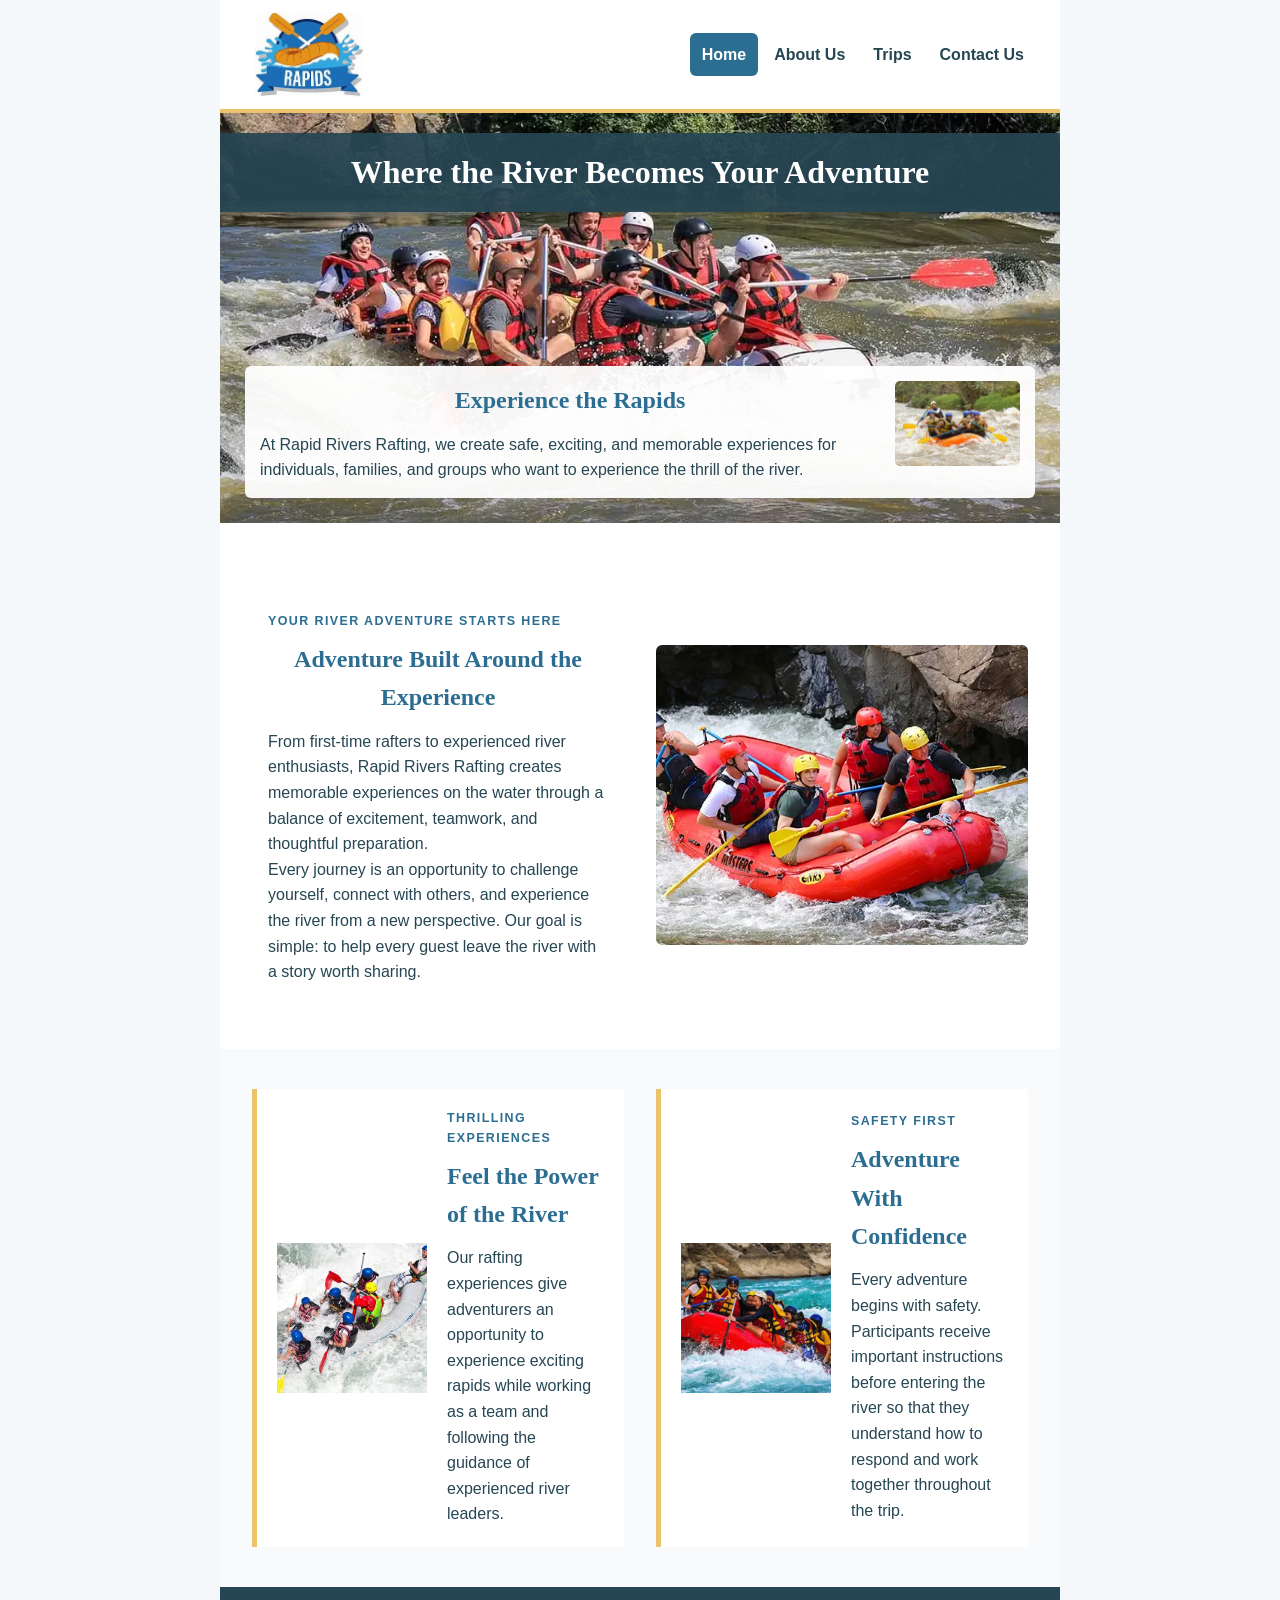
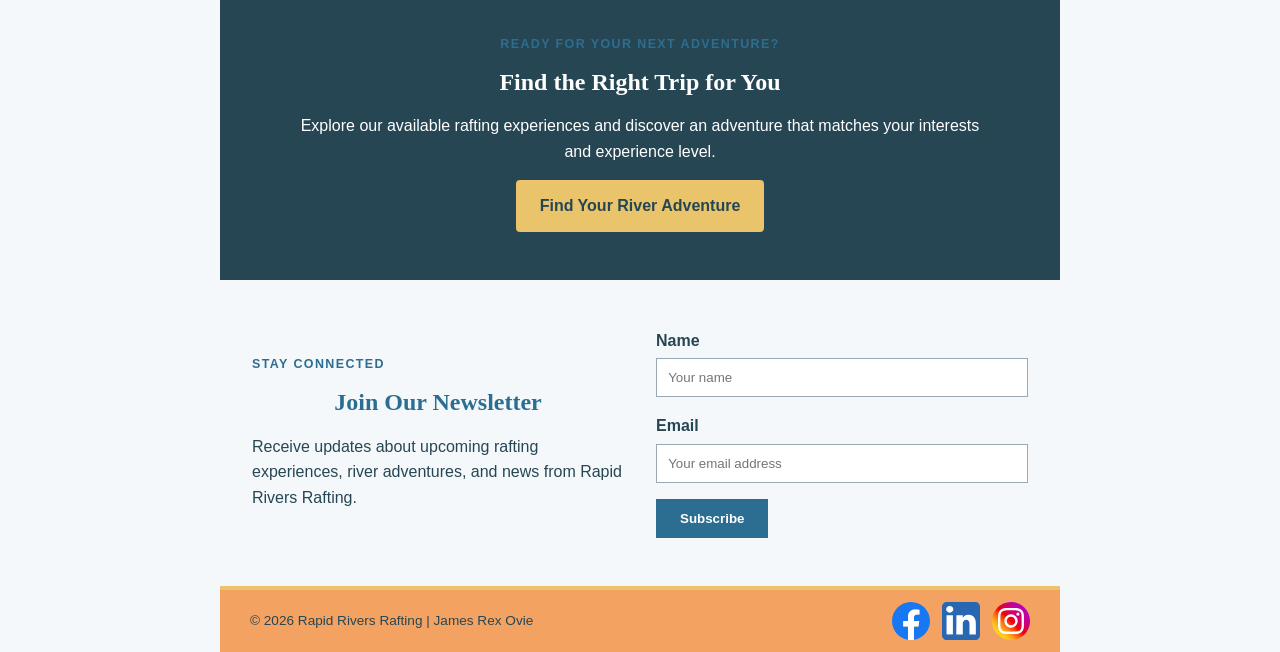
==== wwr/index.html @ 7c41902c "Complete W06 home and trips pages" ====
<!DOCTYPE html>
<html lang="en-US">

<head>
    <meta charset="UTF-8">
    <meta name="viewport" content="width=device-width, initial-scale=1.0">

    <meta name="description"
      content="Discover exciting white water rafting adventures with Rapid Rivers Rafting. Explore our river experiences, learn about our purpose, and plan your next adventure.">

    <meta name="author" content="James Rex Ovie">

    <title>Home | Rapid Rivers Rafting</title>

    <link rel="stylesheet" href="styles/rafting.css">
</head>

<body>

    <!-- =========================
         HEADER
         ========================= -->
    <header>

        <a class="logo-link" href="index.html">
            <img src="images/logo.jpeg" alt="Rapid Rivers Rafting Logo">
        </a>

        <nav aria-label="Primary navigation">
            <ul class="navigation">
                <li>
                    <a href="index.html" aria-current="page">Home</a>
                </li>
                <li>
                    <a href="about.html">About Us</a>
                </li>
                <li>
                    <a href="trips.html">Trips</a>
                </li>
                <li>
                    <a href="contact.html">Contact Us</a>
                </li>
            </ul>
        </nav>

    </header>


    <!-- =========================
         MAIN CONTENT
         ========================= -->
    <main>

        <!-- =========================
             HERO SECTION
             ========================= -->
        <section class="hero home-hero">

            <img src="images/rafting.webp" alt="People enjoying a white water rafting adventure">

            <h1>Where the River Becomes Your Adventure</h1>

            <article>

                <img src="images/happy_client.webp" alt="Happy rafting client">

                <h2>Experience the Rapids</h2>

                <p>
                    At Rapid Rivers Rafting, we create safe, exciting, and memorable
                    experiences for individuals, families, and groups who want to
                    experience the thrill of the river.
                </p>

            </article>

        </section>


        <!-- =========================
             INTRODUCTION
             ========================= -->
        <section class="home-introduction">

            <div class="home-introduction-text">

                <p class="section-label">
                    YOUR RIVER ADVENTURE STARTS HERE
                </p>

                <h2>Adventure Built Around the Experience</h2>

                <p>
                    From first-time rafters to experienced river enthusiasts,
                    Rapid Rivers Rafting creates memorable experiences on the
                    water through a balance of excitement, teamwork, and
                    thoughtful preparation.
                </p>

                <p>
                    Every journey is an opportunity to challenge yourself,
                    connect with others, and experience the river from a new
                    perspective. Our goal is simple: to help every guest leave
                    the river with a story worth sharing.
                </p>

            </div>

            <div class="home-introduction-image">

                <img src="images/river_expedition.webp" alt="Rafters enjoying a river expedition">

            </div>

        </section>


        <!-- =========================
             OFFERINGS / PURPOSE
             ========================= -->
        <section class="home-offerings">

            <div class="home-offering-card">

                <img src="images/white_water_rapids.webp"
                  alt="Rafters experiencing exciting white water rapids">

                <div>

                    <p class="section-label">
                        THRILLING EXPERIENCES
                    </p>

                    <h2>Feel the Power of the River</h2>

                    <p>
                        Our rafting experiences give adventurers an opportunity
                        to experience exciting rapids while working as a team
                        and following the guidance of experienced river leaders.
                    </p>

                </div>

            </div>


            <div class="home-offering-card">

                <img src="images/big_mallard.webp" alt="Rafters enjoying Big Mallard rapids">

                <div>

                    <p class="section-label">
                        SAFETY FIRST
                    </p>

                    <h2>Adventure With Confidence</h2>

                    <p>
                        Every adventure begins with safety. Participants
                        receive important instructions before entering the
                        river so that they understand how to respond and work
                        together throughout the trip.
                    </p>

                </div>

            </div>

        </section>


        <!-- =========================
             CALL TO ACTION
             ========================= -->
        <section class="home-cta">

            <p class="section-label">
                READY FOR YOUR NEXT ADVENTURE?
            </p>

            <h2>Find the Right Trip for You</h2>

            <p>
                Explore our available rafting experiences and discover an
                adventure that matches your interests and experience level.
            </p>

            <a class="cta-button" href="trips.html">
                Find Your River Adventure
            </a>

        </section>


        <!-- =========================
             NEWSLETTER
             ========================= -->
        <section class="newsletter">

            <div class="newsletter-content">

                <p class="section-label">
                    STAY CONNECTED
                </p>

                <h2>Join Our Newsletter</h2>

                <p>
                    Receive updates about upcoming rafting experiences, river
                    adventures, and news from Rapid Rivers Rafting.
                </p>

            </div>


            <form class="newsletter-form" action="#" method="post">

                <div>

                    <label for="newsletter-name">
                        Name
                    </label>

                    <input type="text" id="newsletter-name" name="newsletter-name"
                      placeholder="Your name" required>

                </div>


                <div>

                    <label for="newsletter-email">
                        Email
                    </label>

                    <input type="email" id="newsletter-email" name="newsletter-email"
                      placeholder="Your email address" required>

                </div>


                <button type="submit">
                    Subscribe
                </button>

            </form>

        </section>

    </main>


    <!-- =========================
         FOOTER
         ========================= -->
    <footer>

        <p>
            © 2026 Rapid Rivers Rafting | James Rex Ovie
        </p>

        <nav class="socialmedia" aria-label="Social media links">

            <a href="https://facebook.com" aria-label="Rapid Rivers Rafting on Facebook">
                <img src="images/facebook.svg" alt="Facebook">
            </a>

            <a href="https://linkedin.com" aria-label="Rapid Rivers Rafting on LinkedIn">
                <img src="images/linkedin.svg" alt="LinkedIn">
            </a>

            <a href="https://instagram.com" aria-label="Rapid Rivers Rafting on Instagram">
                <img src="images/instagram.svg" alt="Instagram">
            </a>

        </nav>

    </footer>

</body>

</html>
---- wwr/styles/rafting.css ----
/* =========================================================
   WDD130 - Rafting Site
   Shared Stylesheet
   Student: James Rex Ovie
   File: wwr/styles/rafting.css
   ========================================================= */
:root {
    --primary-color: #2c6e91;
    --secondary-color: #f4a261;
    --accent1-color: #264653;
    --accent2-color: #e9c46a;
    --light-bg: #f5f8fa;
    --section-bg: #f8fafb;
    --hero-overlay: #264653eb;
    --hero-article-bg: #fffffff0;
    --white: #ffffff;

    --heading-font: Georgia, "Times New Roman", serif;
    --body-font: Arial, Helvetica, sans-serif;
}

* {
    margin: 0;
    padding: 0;
    box-sizing: border-box;
}

body {
    font-family: var(--body-font);
    color: var(--accent1-color);
    background-color: var(--light-bg);
    line-height: 1.6;
}

header,
main,
footer {
    width: 840px;
    max-width: 100%;
    margin: 0 auto;
}

/* =========================================================
   HEADER - CSS GRID
   The logo and navigation share one horizontal row.
   ========================================================= */

header {
    display: grid;
    grid-template-columns: 130px 1fr;
    align-items: center;
    gap: 20px;
    padding: 12px 24px;
    background-color: var(--white);
    border-bottom: 4px solid var(--accent2-color);
}

.logo-link {
    display: block;
}

header img {
    display: block;
    width: 120px;
    height: 85px;
    margin: 0 auto;
    object-fit: contain;
}

/* =========================================================
   NAVIGATION - CSS FLEXBOX
   Consistent navigation across all pages.
   ========================================================= */

header nav {
    margin: 0;
    padding: 0;
}

.navigation {
    display: flex;
    justify-content: flex-end;
    align-items: center;
    gap: 4px;
    list-style: none;
    margin: 0;
    padding: 0;
}

.navigation li {
    flex: 0 0 auto;
}

.navigation a {
    display: block;
    padding: 9px 12px;
    color: var(--accent1-color);
    text-align: center;
    text-decoration: none;
    font-weight: bold;
    border: none;
    border-radius: 6px;
    background-color: transparent;
    transition:
        background-color 0.3s ease,
        color 0.3s ease;
}

.navigation a:hover,
.navigation a:focus {
    color: var(--white);
    background-color: var(--primary-color);
}

.navigation a[aria-current="page"] {
    color: var(--white);
    background-color: var(--primary-color);
}

/* =========================================================
   MAIN AND HEADINGS
   ========================================================= */

main {
    background-color: var(--white);
}

h1,
h2 {
    font-family: var(--heading-font);
    color: var(--primary-color);
}

h2 {
    margin-bottom: 12px;
    text-align: center;
    font-size: 1.5rem;
}

/* =========================================================
   CONTACT PAGE
   Company information, map, and contact form.
   ========================================================= */

.contact-intro {
    display: grid;
    grid-template-columns: 1fr 1fr;
    gap: 30px;
    padding: 25px 30px;
    background-color: var(--white);
}

.company-info {
    text-align: center;
}

.company-info h1 {
    margin-bottom: 10px;
    font-size: 1.8rem;
}

.company-info p {
    margin-bottom: 10px;
    font-size: 0.9rem;
}

.company-info a {
    color: var(--primary-color);
    font-weight: bold;
    text-decoration: none;
}

.company-info a:hover,
.company-info a:focus {
    text-decoration: underline;
}

.contact-map {
    display: block;
    width: 100%;
    height: 200px;
    margin-top: 15px;
    border: 1px solid var(--accent1-color);
}

/* CONTACT FORM */

.contact-form {
    padding: 20px;
    background-color: var(--section-bg);
    border-left: 5px solid var(--accent2-color);
    border-radius: 5px;
}

.form-group {
    margin-bottom: 15px;
}

.contact-form label,
.contact-form legend {
    font-weight: bold;
    color: var(--accent1-color);
}

.form-group label {
    display: block;
    margin-bottom: 5px;
}

.contact-form input[type="text"],
.contact-form input[type="email"],
.contact-form textarea {
    width: 100%;
    padding: 10px;
    border: 1px solid var(--accent1-color);
    border-radius: 5px;
    background-color: var(--white);
    font-family: var(--body-font);
    font-size: 0.9rem;
}

.contact-form input[type="text"]:focus,
.contact-form input[type="email"]:focus,
.contact-form textarea:focus {
    outline: 2px solid var(--primary-color);
    outline-offset: 1px;
}

.contact-form textarea {
    min-height: 100px;
    resize: vertical;
}

.contact-form fieldset {
    margin-bottom: 15px;
    padding: 12px;
    border: 1px solid var(--accent1-color);
    border-radius: 5px;
}

.contact-form legend {
    padding: 0 5px;
}

.radio-option {
    display: block;
    margin: 8px 0;
    font-weight: normal;
}

.radio-option input {
    width: 18px;
    height: 18px;
    margin-right: 8px;
    vertical-align: middle;
}

.checkbox-option {
    display: flex;
    align-items: center;
    gap: 8px;
    margin-bottom: 15px;
    font-size: 0.85rem;
    font-weight: normal;
}

.checkbox-option input {
    width: 18px;
    height: 18px;
    flex-shrink: 0;
}

.contact-form button {
    display: block;
    width: 100%;
    padding: 10px 15px;
    border: none;
    border-radius: 6px;
    background-color: var(--primary-color);
    color: var(--white);
    font-family: var(--body-font);
    font-size: 1rem;
    font-weight: bold;
    cursor: pointer;
}

.contact-form button:hover,
.contact-form button:focus {
    background-color: var(--accent1-color);
}

/* =========================================================
   EMPLOYEE PROFILES
   ========================================================= */

.employees {
    margin: 0 30px 25px;
    padding: 20px;
    border-left: 5px solid var(--accent2-color);
    background-color: var(--section-bg);
}

.employees h2 {
    margin-bottom: 18px;
}

.employee-grid {
    display: grid;
    grid-template-columns: repeat(3, 1fr);
    gap: 25px;
    align-items: start;
}

.employee-grid figure {
    margin: 0;
    text-align: center;
}

.employee-grid img {
    display: block;
    width: 110px;
    height: 110px;
    margin: 0 auto 8px;
    object-fit: cover;
    border-radius: 50%;
    border: 3px solid var(--accent2-color);
}

.employee-grid figcaption {
    color: var(--accent1-color);
    font-size: 0.85rem;
    line-height: 1.4;
}

/* =========================================================
   HERO
   Retains the visual style from the previous work.
   ========================================================= */

.hero {
    position: relative;
    margin-bottom: 25px;
}

.hero > img {
    display: block;
    width: 100%;
    height: 375px;
    object-fit: cover;
}

.hero h1 {
    position: absolute;
    top: 20px;
    left: 0;
    width: 100%;
    padding: 14px;
    text-align: center;
    background-color: var(--hero-overlay);
    color: var(--white);
    font-size: 2rem;
}

.hero article {
    position: absolute;
    left: 25px;
    right: 25px;
    bottom: 25px;
    min-height: 120px;
    margin: 0;
    padding: 15px;
    background-color: var(--hero-article-bg);
    border-radius: 6px;
}

.hero article img {
    float: right;
    width: 125px;
    height: 85px;
    margin: 0 0 10px 15px;
    object-fit: cover;
    border-radius: 5px;
}

.hero article p {
    margin: 0;
    padding: 0;
    font-size: 1rem;
}

/* =========================================================
   HISTORY
   Three-column layout required by the updated wireframe.
   ========================================================= */

.history {
    margin: 0 30px 25px;
    padding: 20px 20px 25px;
    border-left: 5px solid var(--accent2-color);
    background-color: var(--section-bg);
}

.history h2 {
    margin-bottom: 18px;
}

.history-content {
    display: grid;
    grid-template-columns: 1fr 180px 1fr;
    align-items: center;
    gap: 20px;
}

.history-content p {
    margin: 0;
    font-size: 0.9rem;
}

.history-content img {
    display: block;
    width: 180px;
    height: 115px;
    object-fit: cover;
}

/* =========================================================
   ADVENTURES
   Five figures span the section horizontally.
   ========================================================= */

.adventures {
    margin: 0 30px 25px;
    padding: 18px 10px 20px;
    border-left: 5px solid var(--accent2-color);
    background-color: var(--section-bg);
}

.adventure-grid {
    display: grid;
    grid-template-columns: repeat(5, 1fr);
    gap: 12px;
}

.adventure-grid figure {
    min-width: 0;
    margin: 0;
    text-align: center;
}

.adventure-grid img {
    display: block;
    width: 100%;
    height: 90px;
    object-fit: cover;
}

.adventure-grid figcaption {
    padding-top: 5px;
    font-size: 0.72rem;
    line-height: 1.2;
}

/* =========================================================
   FOOTER
   Keeps the previous orange footer style while placing the
   three social images horizontally on the right.
   ========================================================= */

footer {
    display: flex;
    align-items: center;
    justify-content: space-between;
    gap: 20px;
    padding: 12px 30px;
    background-color: var(--secondary-color);
    color: var(--white);
    border-top: 4px solid var(--accent2-color);
}

footer p {
    margin: 0;
    color: var(--accent1-color);
    font-size: 0.85rem;
}

.socialmedia {
    display: flex;
    align-items: center;
    justify-content: flex-end;
    gap: 12px;
    margin: 0;
    padding: 0;
}

.socialmedia a {
    display: block;
    text-decoration: none;
}

footer .socialmedia img {
    display: block;
    width: 38px;
    height: 38px;
    object-fit: contain;
    transition: transform 0.3s ease;
}

.socialmedia img:hover,
.socialmedia img:focus {
    transform: scale(1.08);
}

/* =========================================================
   HOME PAGE
   ========================================================= */

.home-hero > img {
    height: 410px;
}

.home-introduction {
    display: grid;
    grid-template-columns: 1fr 1fr;
    gap: 2rem;
    align-items: center;
    padding: 3rem 2rem;
}

.home-introduction-text {
    max-width: 500px;
    padding: 1rem;
}

.home-introduction-image img {
    width: 100%;
    height: 300px;
    object-fit: cover;
    border-radius: 6px;
}

.section-label {
    margin-bottom: 0.5rem;
    color: var(--primary-color);
    font-size: 0.78rem;
    font-weight: bold;
    letter-spacing: 1.4px;
    text-transform: uppercase;
}

.home-offerings {
    display: grid;
    grid-template-columns: 1fr 1fr;
    gap: 2rem;
    padding: 2.5rem 2rem;
    background-color: var(--section-bg);
}

.home-offering-card {
    display: grid;
    grid-template-columns: 150px 1fr;
    gap: 1.25rem;
    align-items: center;
    padding: 1.25rem;
    background-color: var(--white);
    border-left: 5px solid var(--accent2-color);
}

.home-offering-card img {
    width: 150px;
    height: 150px;
    object-fit: cover;
}

.home-offering-card h2 {
    text-align: left;
}

.home-cta,
.trips-cta {
    padding: 3rem 2rem;
    text-align: center;
    background-color: var(--accent1-color);
    color: var(--white);
}

.home-cta h2,
.trips-cta h2 {
    color: var(--white);
}

.home-cta p,
.trips-cta p {
    max-width: 700px;
    margin-left: auto;
    margin-right: auto;
}

.cta-button {
    display: inline-block;
    margin-top: 1rem;
    padding: 0.8rem 1.5rem;
    background-color: var(--accent2-color);
    color: var(--accent1-color);
    font-weight: bold;
    text-decoration: none;
    border-radius: 4px;
    transition: background-color 0.3s ease;
}

.cta-button:hover,
.cta-button:focus {
    background-color: var(--secondary-color);
}

.newsletter {
    display: grid;
    grid-template-columns: 1fr 1fr;
    gap: 2rem;
    align-items: center;
    padding: 3rem 2rem;
    background-color: var(--light-bg);
}

.newsletter-content {
    max-width: 500px;
}

.newsletter-form {
    display: grid;
    gap: 1rem;
}

.newsletter-form label {
    display: block;
    margin-bottom: 0.3rem;
    font-weight: bold;
}

.newsletter-form input {
    width: 100%;
    padding: 0.7rem;
    border: 1px solid #9aaab5;
    box-sizing: border-box;
    font-family: var(--body-font);
}

.newsletter-form button {
    width: fit-content;
    padding: 0.75rem 1.5rem;
    border: none;
    background-color: var(--primary-color);
    color: var(--white);
    font-family: var(--body-font);
    font-weight: bold;
    cursor: pointer;
}

.newsletter-form button:hover,
.newsletter-form button:focus {
    background-color: var(--accent1-color);
}

/* =========================================================
   TRIPS PAGE
   ========================================================= */

.trips-hero > img {
    height: 390px;
}

.trips-introduction {
    max-width: 760px;
    margin: 0 auto;
    padding: 3rem 2rem;
    text-align: center;
}

.trip-grid {
    display: grid;
    grid-template-columns: repeat(2, 1fr);
    gap: 24px;
    padding: 30px;
    background-color: var(--section-bg);
}

.trip-card {
    display: grid;
    grid-template-rows: 220px 1fr;
    background-color: var(--white);
    border-top: 5px solid var(--accent2-color);
    box-shadow: 0 2px 8px rgba(0, 0, 0, 0.08);
    overflow: hidden;
}

.trip-card:last-child {
    grid-column: 1 / -1;
}

.trip-card img {
    width: 100%;
    height: 220px;
    object-fit: cover;
}

.trip-card-content {
    display: flex;
    flex-direction: column;
    padding: 1.5rem;
}

.trip-card-content h2 {
    margin-top: 0.25rem;
}

.trip-card-content p {
    margin-bottom: 1rem;
}

.trip-card-content ul {
    margin-top: auto;
    padding-left: 1.2rem;
}

.trip-table-section {
    padding: 3rem 2rem;
    background-color: var(--white);
}

.trip-table-section > h2,
.trip-table-section > .section-label {
    text-align: center;
}

.trip-table-wrapper {
    width: 100%;
    overflow-x: auto;
    margin-top: 1.5rem;
}

.trip-table-wrapper table {
    width: 100%;
    border-collapse: collapse;
    min-width: 650px;
}

.trip-table-wrapper caption {
    margin-bottom: 1rem;
    font-weight: bold;
    color: var(--accent1-color);
}

.trip-table-wrapper th,
.trip-table-wrapper td {
    padding: 0.75rem;
    border: 1px solid #b8c4cb;
    text-align: left;
}

.trip-table-wrapper thead th {
    background-color: var(--accent1-color);
    color: var(--white);
}

.trip-table-wrapper tbody tr:nth-child(even) {
    background-color: var(--section-bg);
}

.trips-cta {
    background-color: var(--accent1-color);
}

/* =========================================================
   RESPONSIVE DESIGN
   ========================================================= */

@media screen and (max-width: 840px) {

    header,
    main,
    footer {
        width: 100%;
    }

    header {
        padding: 12px 20px;
    }
}

@media screen and (max-width: 700px) {

    header {
        grid-template-columns: 1fr;
        justify-items: center;
        gap: 10px;
    }

    .navigation {
        justify-content: center;
        flex-wrap: wrap;
        gap: 4px;
    }

    .navigation a {
        padding: 8px 10px;
    }

    .home-introduction {
        grid-template-columns: 1fr;
        padding: 2rem 1.5rem;
    }

    .home-introduction-text {
        max-width: none;
    }

    .home-introduction-image img {
        height: 280px;
    }

    .home-offerings {
        grid-template-columns: 1fr;
        padding: 2rem 1.5rem;
    }

    .newsletter {
        grid-template-columns: 1fr;
        padding: 2rem 1.5rem;
    }

    .trip-grid {
        grid-template-columns: 1fr;
        padding: 20px;
    }

    .trip-card:last-child {
        grid-column: auto;
    }

    .contact-intro {
        grid-template-columns: 1fr;
        padding: 20px;
    }

    .history-content {
        grid-template-columns: 1fr;
        text-align: center;
    }

    .history-content img {
        width: 180px;
        margin: 0 auto;
    }

    .adventure-grid {
        grid-template-columns: repeat(3, 1fr);
    }

    .employee-grid {
        grid-template-columns: repeat(3, 1fr);
        gap: 15px;
    }

    footer {
        flex-direction: column;
        text-align: center;
    }

    .socialmedia {
        justify-content: center;
    }
}

@media screen and (max-width: 500px) {

    header {
        padding: 12px 10px;
    }

    header img {
        width: 100px;
        height: 70px;
    }

    .navigation {
        width: 100%;
        justify-content: center;
    }

    .navigation li {
        flex: 0 1 auto;
    }

    .navigation a {
        width: auto;
        padding: 8px 10px;
        font-size: 0.9rem;
    }

    .hero > img {
        height: 350px;
    }

    .hero h1 {
        top: 10px;
        padding: 10px;
        font-size: 1.5rem;
    }

    .hero article {
        position: relative;
        left: auto;
        right: auto;
        bottom: auto;
        margin: 0;
        border-radius: 0;
    }

    .home-introduction {
        padding: 2rem 1rem;
    }

    .home-offerings {
        padding: 1.5rem 1rem;
    }

    .home-offering-card {
        grid-template-columns: 1fr;
    }

    .home-offering-card img {
        width: 100%;
        height: 220px;
    }

    .home-offering-card h2 {
        text-align: center;
    }

    .newsletter {
        padding: 2rem 1rem;
    }

    .trip-grid {
        padding: 15px;
    }

    .trip-card {
        grid-template-rows: 200px 1fr;
    }

    .trip-card img {
        height: 200px;
    }

    .trip-table-section {
        padding: 2rem 1rem;
    }

    .history,
    .adventures {
        margin-left: 10px;
        margin-right: 10px;
    }

    .adventure-grid {
        grid-template-columns: repeat(2, 1fr);
    }

    .contact-intro {
        padding: 15px 10px;
    }

    .contact-form {
        padding: 15px;
    }

    .employee-grid {
        grid-template-columns: 1fr;
        gap: 20px;
    }

    .employee-grid img {
        width: 100px;
        height: 100px;
    }

    footer {
        padding: 12px 10px;
    }

    footer .socialmedia img {
        width: 36px;
        height: 36px;
    }
}
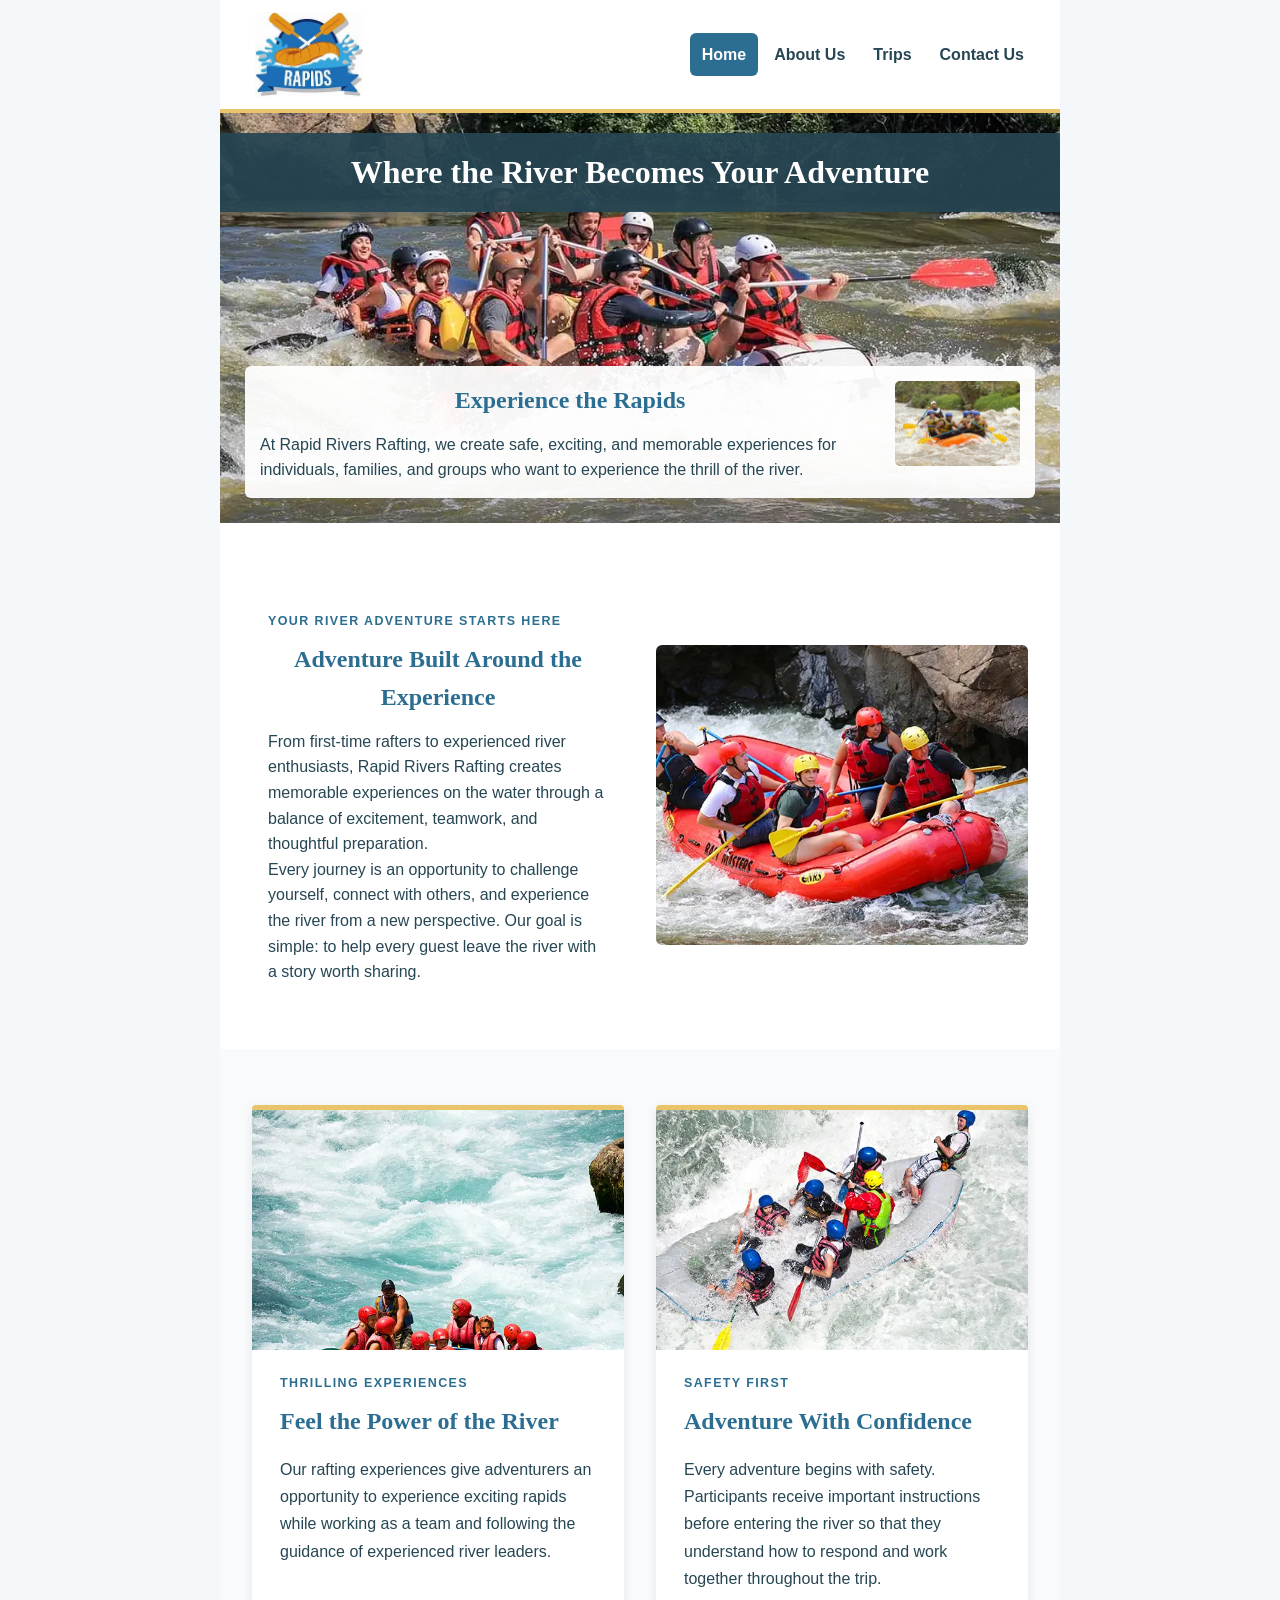
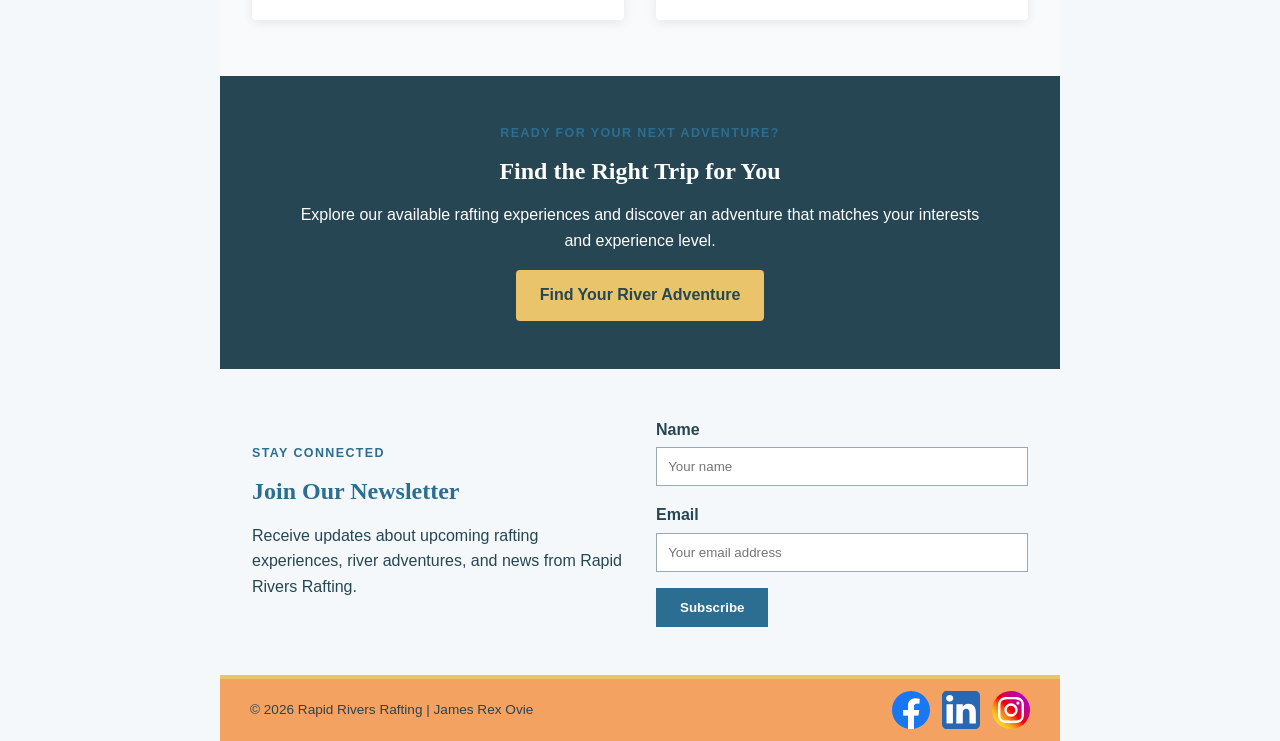
==== commit 95aeb4e8: "Polish home page layout and site interactions" ====
--- a/wwr/index.html
+++ b/wwr/index.html
@@ -119,54 +119,36 @@
              OFFERINGS / PURPOSE
              ========================= -->
         <section class="home-offerings">
-
-            <div class="home-offering-card">
-
-                <img src="images/white_water_rapids.webp"
-                  alt="Rafters experiencing exciting white water rapids">
-
-                <div>
-
-                    <p class="section-label">
-                        THRILLING EXPERIENCES
-                    </p>
-
+            <article class="home-offering-card">
+                <img src="images/half_day_adventure.webp"
+                  alt="Rafters navigating exciting white water">
+
+                <div class="home-offering-content">
+                    <p class="section-label">Thrilling Experiences</p>
                     <h2>Feel the Power of the River</h2>
-
                     <p>
                         Our rafting experiences give adventurers an opportunity
                         to experience exciting rapids while working as a team
                         and following the guidance of experienced river leaders.
                     </p>
-
-                </div>
-
-            </div>
-
-
-            <div class="home-offering-card">
-
-                <img src="images/big_mallard.webp" alt="Rafters enjoying Big Mallard rapids">
-
-                <div>
-
-                    <p class="section-label">
-                        SAFETY FIRST
+                </div>
+            </article>
+
+            <article class="home-offering-card">
+                <img src="images/white_water_rapids.webp"
+                  alt="Rafting group navigating the river safely">
+
+                <div class="home-offering-content">
+                    <p class="section-label">Safety First</p>
+                    <h2>Adventure With Confidence</h2>
+                    <p>
+                        Every adventure begins with safety. Participants receive
+                        important instructions before entering the river so that
+                        they understand how to respond and work together
+                        throughout the trip.
                     </p>
-
-                    <h2>Adventure With Confidence</h2>
-
-                    <p>
-                        Every adventure begins with safety. Participants
-                        receive important instructions before entering the
-                        river so that they understand how to respond and work
-                        together throughout the trip.
-                    </p>
-
-                </div>
-
-            </div>
-
+                </div>
+            </article>
         </section>
 
 
--- a/wwr/styles/rafting.css
+++ b/wwr/styles/rafting.css
@@ -103,13 +103,22 @@
     background-color: transparent;
     transition:
         background-color 0.3s ease,
-        color 0.3s ease;
+        color 0.3s ease,
+        transform 0.2s ease,
+        box-shadow 0.2s ease;
 }
 
 .navigation a:hover,
 .navigation a:focus {
     color: var(--white);
     background-color: var(--primary-color);
+    transform: translateY(-2px);
+    box-shadow: 0 3px 8px rgba(0, 0, 0, 0.12);
+}
+
+.navigation a:focus-visible {
+    outline: 2px solid var(--accent2-color);
+    outline-offset: 2px;
 }
 
 .navigation a[aria-current="page"] {
@@ -282,11 +291,17 @@
     font-size: 1rem;
     font-weight: bold;
     cursor: pointer;
+    transition:
+        background-color 0.3s ease,
+        transform 0.2s ease,
+        box-shadow 0.2s ease;
 }
 
 .contact-form button:hover,
 .contact-form button:focus {
     background-color: var(--accent1-color);
+    transform: translateY(-2px);
+    box-shadow: 0 4px 10px rgba(0, 0, 0, 0.15);
 }
 
 /* =========================================================
@@ -502,12 +517,20 @@
     width: 38px;
     height: 38px;
     object-fit: contain;
-    transition: transform 0.3s ease;
-}
-
-.socialmedia img:hover,
-.socialmedia img:focus {
-    transform: scale(1.08);
+    transition:
+        transform 0.3s ease,
+        box-shadow 0.2s ease;
+}
+
+.socialmedia a:hover img,
+.socialmedia a:focus img {
+    transform: translateY(-3px) scale(1.08);
+}
+
+.socialmedia a:focus-visible {
+    outline: 2px solid var(--accent1-color);
+    outline-offset: 3px;
+    border-radius: 4px;
 }
 
 /* =========================================================
@@ -548,31 +571,59 @@
 }
 
 .home-offerings {
+    max-width: 1100px;
+    margin: 0 auto;
     display: grid;
-    grid-template-columns: 1fr 1fr;
+    grid-template-columns: repeat(2, 1fr);
     gap: 2rem;
-    padding: 2.5rem 2rem;
+    padding: 3.5rem 2rem;
     background-color: var(--section-bg);
 }
 
 .home-offering-card {
     display: grid;
-    grid-template-columns: 150px 1fr;
-    gap: 1.25rem;
-    align-items: center;
-    padding: 1.25rem;
+    grid-template-rows: 240px 1fr;
+    overflow: hidden;
     background-color: var(--white);
-    border-left: 5px solid var(--accent2-color);
+    border-top: 5px solid var(--accent2-color);
+    box-shadow: 0 3px 12px rgba(0, 0, 0, 0.08);
+    border-radius: 4px;
+    transition:
+        transform 0.25s ease,
+        box-shadow 0.25s ease;
+}
+
+.home-offering-card:hover,
+.home-offering-card:focus-within {
+    transform: translateY(-4px);
+    box-shadow: 0 8px 18px rgba(0, 0, 0, 0.12);
 }
 
 .home-offering-card img {
-    width: 150px;
-    height: 150px;
+    width: 100%;
+    height: 240px;
     object-fit: cover;
-}
-
-.home-offering-card h2 {
+    display: block;
+}
+
+.home-offering-content {
+    display: flex;
+    flex-direction: column;
+    padding: 1.5rem 1.75rem 1.75rem;
+}
+
+.home-offering-content .section-label {
+    margin: 0 0 0.5rem;
+}
+
+.home-offering-content h2 {
+    margin: 0 0 1rem;
     text-align: left;
+}
+
+.home-offering-content p:last-child {
+    margin: 0;
+    line-height: 1.7;
 }
 
 .home-cta,
@@ -604,12 +655,24 @@
     font-weight: bold;
     text-decoration: none;
     border-radius: 4px;
-    transition: background-color 0.3s ease;
+    transition:
+        background-color 0.3s ease,
+        color 0.3s ease,
+        transform 0.2s ease,
+        box-shadow 0.2s ease;
 }
 
 .cta-button:hover,
 .cta-button:focus {
     background-color: var(--secondary-color);
+    color: var(--accent1-color);
+    transform: translateY(-2px);
+    box-shadow: 0 4px 10px rgba(0, 0, 0, 0.15);
+}
+
+.cta-button:focus-visible {
+    outline: 2px solid var(--white);
+    outline-offset: 3px;
 }
 
 .newsletter {
@@ -623,6 +686,11 @@
 
 .newsletter-content {
     max-width: 500px;
+    text-align: left;
+}
+
+.newsletter-content h2 {
+    text-align: left;
 }
 
 .newsletter-form {
@@ -653,11 +721,22 @@
     font-family: var(--body-font);
     font-weight: bold;
     cursor: pointer;
+    transition:
+        background-color 0.3s ease,
+        transform 0.2s ease,
+        box-shadow 0.2s ease;
 }
 
 .newsletter-form button:hover,
 .newsletter-form button:focus {
     background-color: var(--accent1-color);
+    transform: translateY(-2px);
+    box-shadow: 0 4px 10px rgba(0, 0, 0, 0.15);
+}
+
+.newsletter-form button:focus-visible {
+    outline: 2px solid var(--accent2-color);
+    outline-offset: 3px;
 }
 
 /* =========================================================
@@ -690,6 +769,15 @@
     border-top: 5px solid var(--accent2-color);
     box-shadow: 0 2px 8px rgba(0, 0, 0, 0.08);
     overflow: hidden;
+    transition:
+        transform 0.25s ease,
+        box-shadow 0.25s ease;
+}
+
+.trip-card:hover,
+.trip-card:focus-within {
+    transform: translateY(-4px);
+    box-shadow: 0 8px 18px rgba(0, 0, 0, 0.12);
 }
 
 .trip-card:last-child {
@@ -770,6 +858,23 @@
 }
 
 /* =========================================================
+   MOTION ACCESSIBILITY
+   Respects users who prefer reduced motion.
+   ========================================================= */
+
+@media (prefers-reduced-motion: reduce) {
+
+    *,
+    *::before,
+    *::after {
+        scroll-behavior: auto !important;
+        transition-duration: 0.01ms !important;
+        animation-duration: 0.01ms !important;
+        animation-iteration-count: 1 !important;
+    }
+}
+
+/* =========================================================
    RESPONSIVE DESIGN
    ========================================================= */
 
@@ -819,7 +924,16 @@
 
     .home-offerings {
         grid-template-columns: 1fr;
+        gap: 1.5rem;
         padding: 2rem 1.5rem;
+    }
+
+    .home-offering-card {
+        grid-template-rows: 220px 1fr;
+    }
+
+    .home-offering-card img {
+        height: 220px;
     }
 
     .newsletter {
